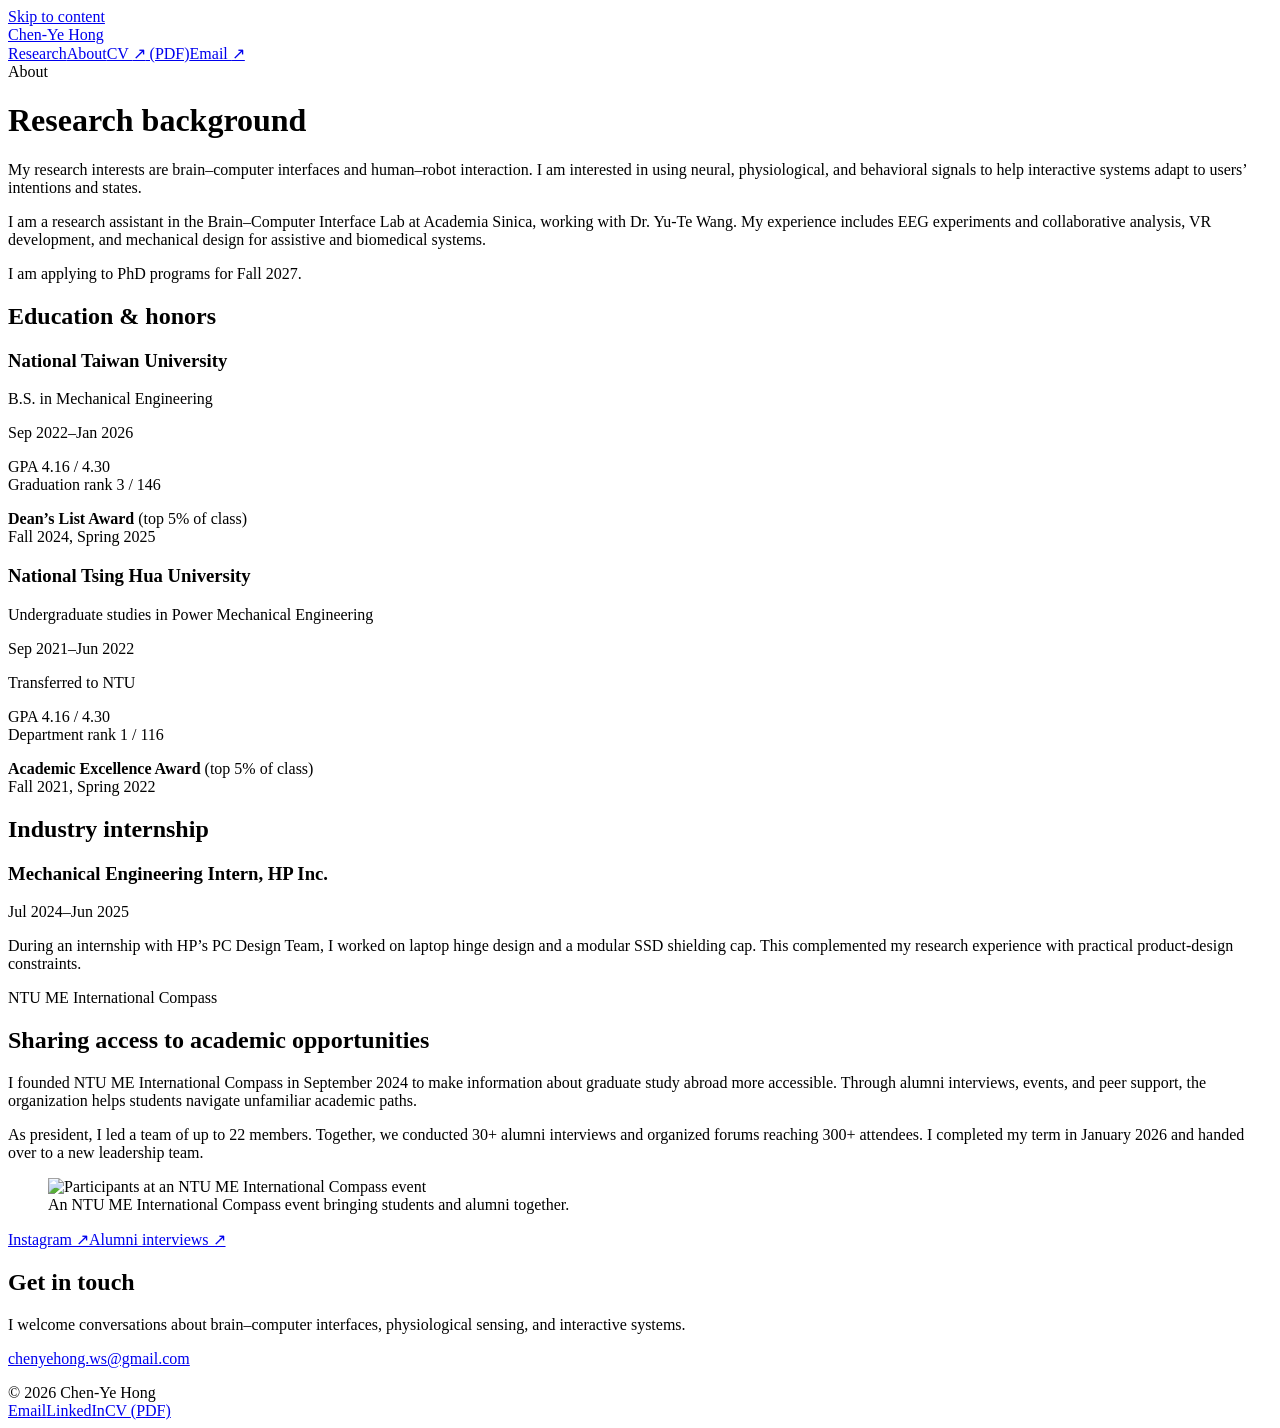
==== about/index.html @ 89250b60 "Add about page This file contains the structure and content for the About page, detailing research b" ====
<!doctype html>
<html lang="en">
<head>
  <meta charset="utf-8">
  <meta name="viewport" content="width=device-width, initial-scale=1">
  <title>About — Chen-Ye Hong</title>
  <meta name="description" content="Chen-Ye Hong: research background, education, and community work with NTU ME International Compass.">
  <meta property="og:type" content="website">
  <meta property="og:title" content="About — Chen-Ye Hong">
  <meta property="og:description" content="Chen-Ye Hong: research background, education, and community work with NTU ME International Compass.">
  <meta name="theme-color" content="#faf9f7">
  <link rel="icon" type="image/svg+xml" href="../assets/favicon.svg">
  <link rel="stylesheet" href="../assets/site.css?v=20261024-layout">
</head>
<body>
<a class="skip" href="#main">Skip to content</a>
<div class="wrap">
  <header class="site-header">
    <a class="brand" href="../" aria-label="Chen-Ye Hong, home">Chen-Ye Hong</a>
    <nav class="nav" aria-label="Main navigation"><a href="../research/">Research</a><a href="../about/" aria-current="page">About</a><a href="../files/cv.pdf">CV <span aria-hidden="true">↗</span><span class="sr-only"> (PDF)</span></a><a class="nav-email" href="mailto:chenyehong.ws@gmail.com">Email <span aria-hidden="true">↗</span></a></nav>
  </header>
  <main id="main"><header class="page-heading about-heading"><div class="eyebrow">About</div><h1>Research background</h1><p class="dek">My research interests are brain–computer interfaces and human–robot interaction. I am interested in using neural, physiological, and behavioral signals to help interactive systems adapt to users’ intentions and states.</p><p>I am a research assistant in the Brain–Computer Interface Lab at Academia Sinica, working with Dr. Yu-Te Wang. My experience includes EEG experiments and collaborative analysis, VR development, and mechanical design for assistive and biomedical systems.</p><p>I am applying to PhD programs for Fall 2027.</p></header><div class="about-layout"><div class="about-main">
<section aria-labelledby="education"><h2 id="education">Education &amp; honors</h2><div class="education-grid"><div class="education"><h3>National Taiwan University</h3><p>B.S. in Mechanical Engineering</p><time>Sep 2022–Jan 2026</time><p>GPA 4.16 / 4.30<br>Graduation rank 3 / 146</p><p class="education-award"><strong>Dean’s List Award</strong> (top 5% of class)<br>Fall 2024, Spring 2025</p></div><div class="education"><h3>National Tsing Hua University</h3><p>Undergraduate studies in Power Mechanical Engineering</p><time>Sep 2021–Jun 2022</time><p>Transferred to NTU</p><p>GPA 4.16 / 4.30<br>Department rank 1 / 116</p><p class="education-award"><strong>Academic Excellence Award</strong> (top 5% of class)<br>Fall 2021, Spring 2022</p></div></div></section>
<section aria-labelledby="engineering"><h2 id="engineering">Industry internship</h2><h3>Mechanical Engineering Intern, HP Inc.</h3><p class="internship-dates">Jul 2024–Jun 2025</p><p>During an internship with HP’s PC Design Team, I worked on laptop hinge design and a modular SSD shielding cap. This complemented my research experience with practical product-design constraints.</p></section>
<section id="community" aria-labelledby="community-heading"><div class="eyebrow">NTU ME International Compass</div><h2 id="community-heading">Sharing access to academic opportunities</h2><p>I founded NTU ME International Compass in September 2024 to make information about graduate study abroad more accessible. Through alumni interviews, events, and peer support, the organization helps students navigate unfamiliar academic paths.</p><p>As president, I led a team of up to 22 members. Together, we conducted 30+ alumni interviews and organized forums reaching 300+ attendees. I completed my term in January 2026 and handed over to a new leadership team.</p><figure class="about-image"><img src="../photo/community_1.jpg" alt="Participants at an NTU ME International Compass event" width="1400" height="1050" loading="lazy"><figcaption>An NTU ME International Compass event bringing students and alumni together.</figcaption></figure><div class="inline-links"><a href="https://www.instagram.com/ntume_ic">Instagram ↗</a><a href="https://medium.com/@ntumeinternationalcompass">Alumni interviews ↗</a></div></section>
<section id="contact" aria-labelledby="contact-heading"><h2 id="contact-heading">Get in touch</h2><p>I welcome conversations about brain–computer interfaces, physiological sensing, and interactive systems.</p><p class="contact-line"><a href="mailto:chenyehong.ws@gmail.com">chenyehong.ws@gmail.com</a></p></section></div></div></main>
  <footer class="site-footer"><span>© 2026 Chen-Ye Hong</span><div class="footer-links"><a href="mailto:chenyehong.ws@gmail.com">Email</a><a href="https://www.linkedin.com/in/chen-ye-hong">LinkedIn</a><a href="../files/cv.pdf">CV (PDF)</a></div></footer>
</div>
<script src="../assets/interactions.js" defer></script>

</body>
</html>
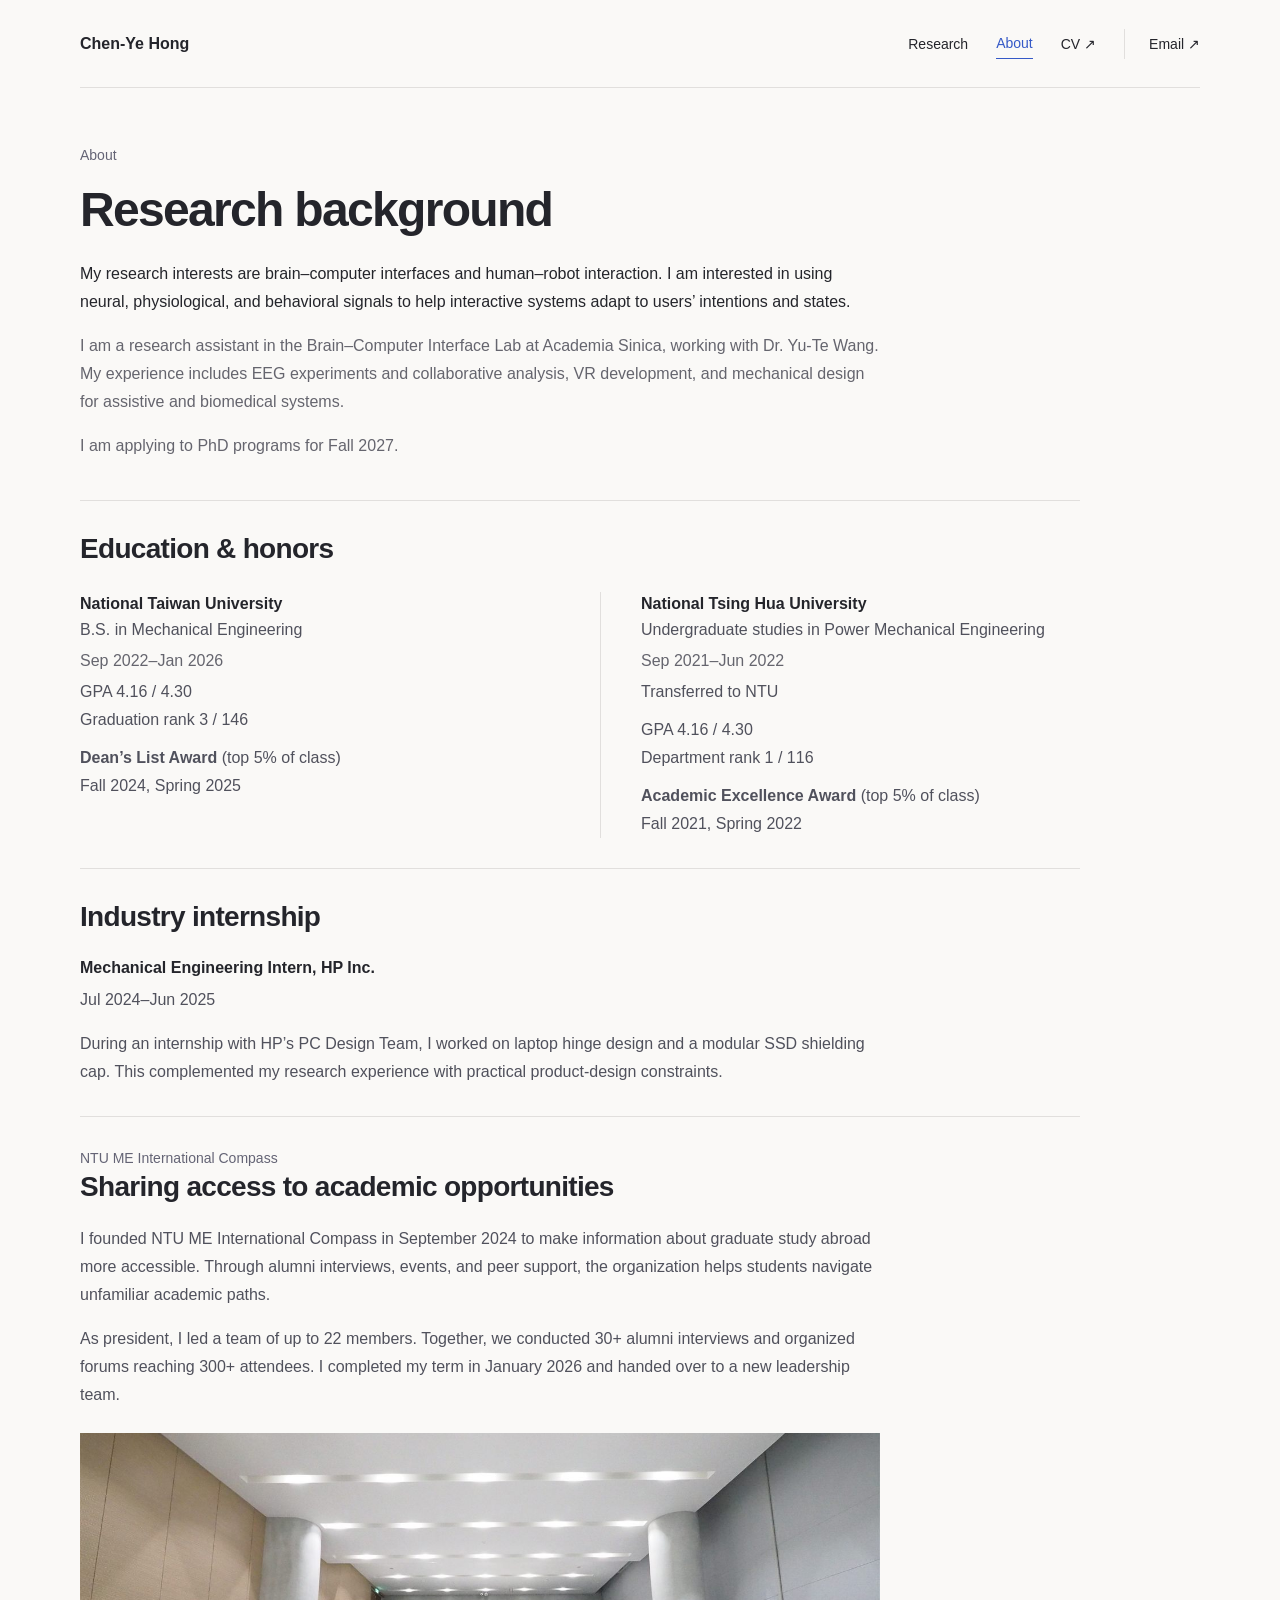
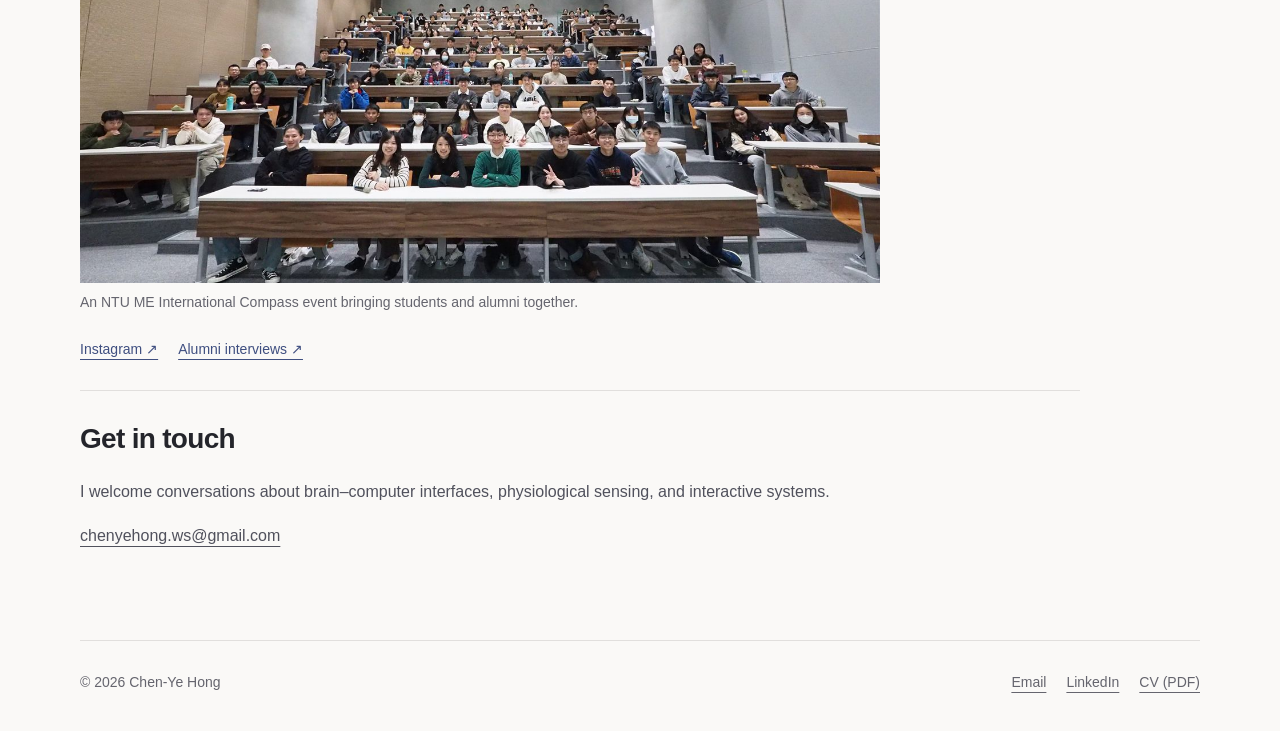
==== commit cce62a2e: "Keep CV and social links in a separate tab" ====
--- a/about/index.html
+++ b/about/index.html
@@ -10,23 +10,23 @@
   <meta property="og:description" content="Chen-Ye Hong: research background, education, and community work with NTU ME International Compass.">
   <meta name="theme-color" content="#faf9f7">
   <link rel="icon" type="image/svg+xml" href="../assets/favicon.svg">
-  <link rel="stylesheet" href="../assets/site.css?v=20261024-layout">
+  <link rel="stylesheet" href="../assets/site.css?v=20261024-navigation">
 </head>
 <body>
 <a class="skip" href="#main">Skip to content</a>
 <div class="wrap">
   <header class="site-header">
     <a class="brand" href="../" aria-label="Chen-Ye Hong, home">Chen-Ye Hong</a>
-    <nav class="nav" aria-label="Main navigation"><a href="../research/">Research</a><a href="../about/" aria-current="page">About</a><a href="../files/cv.pdf">CV <span aria-hidden="true">↗</span><span class="sr-only"> (PDF)</span></a><a class="nav-email" href="mailto:chenyehong.ws@gmail.com">Email <span aria-hidden="true">↗</span></a></nav>
+    <nav class="nav" aria-label="Main navigation"><a href="../research/">Research</a><a href="../about/" aria-current="page">About</a><a href="../files/cv.pdf" target="_blank" rel="noopener noreferrer" title="Opens in a new tab">CV <span aria-hidden="true">↗</span><span class="sr-only"> (PDF)</span></a><a class="nav-email" href="mailto:chenyehong.ws@gmail.com">Email <span aria-hidden="true">↗</span></a></nav>
   </header>
   <main id="main"><header class="page-heading about-heading"><div class="eyebrow">About</div><h1>Research background</h1><p class="dek">My research interests are brain–computer interfaces and human–robot interaction. I am interested in using neural, physiological, and behavioral signals to help interactive systems adapt to users’ intentions and states.</p><p>I am a research assistant in the Brain–Computer Interface Lab at Academia Sinica, working with Dr. Yu-Te Wang. My experience includes EEG experiments and collaborative analysis, VR development, and mechanical design for assistive and biomedical systems.</p><p>I am applying to PhD programs for Fall 2027.</p></header><div class="about-layout"><div class="about-main">
 <section aria-labelledby="education"><h2 id="education">Education &amp; honors</h2><div class="education-grid"><div class="education"><h3>National Taiwan University</h3><p>B.S. in Mechanical Engineering</p><time>Sep 2022–Jan 2026</time><p>GPA 4.16 / 4.30<br>Graduation rank 3 / 146</p><p class="education-award"><strong>Dean’s List Award</strong> (top 5% of class)<br>Fall 2024, Spring 2025</p></div><div class="education"><h3>National Tsing Hua University</h3><p>Undergraduate studies in Power Mechanical Engineering</p><time>Sep 2021–Jun 2022</time><p>Transferred to NTU</p><p>GPA 4.16 / 4.30<br>Department rank 1 / 116</p><p class="education-award"><strong>Academic Excellence Award</strong> (top 5% of class)<br>Fall 2021, Spring 2022</p></div></div></section>
 <section aria-labelledby="engineering"><h2 id="engineering">Industry internship</h2><h3>Mechanical Engineering Intern, HP Inc.</h3><p class="internship-dates">Jul 2024–Jun 2025</p><p>During an internship with HP’s PC Design Team, I worked on laptop hinge design and a modular SSD shielding cap. This complemented my research experience with practical product-design constraints.</p></section>
-<section id="community" aria-labelledby="community-heading"><div class="eyebrow">NTU ME International Compass</div><h2 id="community-heading">Sharing access to academic opportunities</h2><p>I founded NTU ME International Compass in September 2024 to make information about graduate study abroad more accessible. Through alumni interviews, events, and peer support, the organization helps students navigate unfamiliar academic paths.</p><p>As president, I led a team of up to 22 members. Together, we conducted 30+ alumni interviews and organized forums reaching 300+ attendees. I completed my term in January 2026 and handed over to a new leadership team.</p><figure class="about-image"><img src="../photo/community_1.jpg" alt="Participants at an NTU ME International Compass event" width="1400" height="1050" loading="lazy"><figcaption>An NTU ME International Compass event bringing students and alumni together.</figcaption></figure><div class="inline-links"><a href="https://www.instagram.com/ntume_ic">Instagram ↗</a><a href="https://medium.com/@ntumeinternationalcompass">Alumni interviews ↗</a></div></section>
+<section id="community" aria-labelledby="community-heading"><div class="eyebrow">NTU ME International Compass</div><h2 id="community-heading">Sharing access to academic opportunities</h2><p>I founded NTU ME International Compass in September 2024 to make information about graduate study abroad more accessible. Through alumni interviews, events, and peer support, the organization helps students navigate unfamiliar academic paths.</p><p>As president, I led a team of up to 22 members. Together, we conducted 30+ alumni interviews and organized forums reaching 300+ attendees. I completed my term in January 2026 and handed over to a new leadership team.</p><figure class="about-image"><img src="../photo/community_1.jpg" alt="Participants at an NTU ME International Compass event" width="1400" height="1050" loading="lazy"><figcaption>An NTU ME International Compass event bringing students and alumni together.</figcaption></figure><div class="inline-links"><a href="https://www.instagram.com/ntume_ic" target="_blank" rel="noopener noreferrer" title="Opens in a new tab">Instagram ↗</a><a href="https://medium.com/@ntumeinternationalcompass" target="_blank" rel="noopener noreferrer" title="Opens in a new tab">Alumni interviews ↗</a></div></section>
 <section id="contact" aria-labelledby="contact-heading"><h2 id="contact-heading">Get in touch</h2><p>I welcome conversations about brain–computer interfaces, physiological sensing, and interactive systems.</p><p class="contact-line"><a href="mailto:chenyehong.ws@gmail.com">chenyehong.ws@gmail.com</a></p></section></div></div></main>
-  <footer class="site-footer"><span>© 2026 Chen-Ye Hong</span><div class="footer-links"><a href="mailto:chenyehong.ws@gmail.com">Email</a><a href="https://www.linkedin.com/in/chen-ye-hong">LinkedIn</a><a href="../files/cv.pdf">CV (PDF)</a></div></footer>
+  <footer class="site-footer"><span>© 2026 Chen-Ye Hong</span><div class="footer-links"><a href="mailto:chenyehong.ws@gmail.com">Email</a><a href="https://www.linkedin.com/in/chen-ye-hong" target="_blank" rel="noopener noreferrer" title="Opens in a new tab">LinkedIn</a><a href="../files/cv.pdf" target="_blank" rel="noopener noreferrer" title="Opens in a new tab">CV (PDF)</a></div></footer>
 </div>
-<script src="../assets/interactions.js" defer></script>
+<script src="../assets/interactions.js?v=20261024-navigation" defer></script>
 
 </body>
 </html>
--- a/assets/site.css
+++ b/assets/site.css
@@ -0,0 +1,153 @@
+@charset "UTF-8";
+:root{--paper:#faf9f7;--ink:#24252b;--muted:#65656e;--accent:#3559c7;--line:#e1dfdd;--soft:#eeeff5;--serif:Georgia,'Times New Roman',serif;--sans:Inter,-apple-system,BlinkMacSystemFont,'Segoe UI',sans-serif}
+*{box-sizing:border-box}html{scroll-behavior:smooth;scroll-padding-top:28px}body{margin:0;background:var(--paper);color:var(--ink);font:16px/1.7 var(--sans);-webkit-font-smoothing:antialiased}a{color:inherit;text-underline-offset:5px;text-decoration-thickness:1px}a:hover{color:var(--accent)}button{font:inherit}img{display:block;max-width:100%;height:auto}svg{max-width:100%}::selection{background:#dce2ff}a:focus-visible,button:focus-visible,summary:focus-visible{outline:3px solid #3559c7;outline-offset:5px}p,h1,h2,h3,figure{margin:0}p+p{margin-top:1em}h1,h2,h3{font-weight:400}h1,h2{font-family:var(--serif)}h3{font-size:22px;line-height:1.35}ul{padding-left:1.2em}li+li{margin-top:.5em}.wrap{width:min(1120px,calc(100% - 96px));margin-inline:auto}.skip{position:absolute;top:-100px;left:20px;background:var(--ink);color:white;padding:12px;z-index:10}.skip:focus{top:10px}.site-header{display:flex;align-items:center;justify-content:space-between;gap:25px;padding:28px 0;border-bottom:1px solid var(--line)}.brand{display:flex;align-items:center;gap:12px;text-decoration:none;font-size:15px;font-weight:600;letter-spacing:.01em}.brand-mark{font-family:var(--serif);font-size:24px;font-weight:400;border-right:1px solid var(--line);padding-right:13px;line-height:1}.nav{display:flex;gap:28px;align-items:center;font-size:13px}.nav a{text-decoration:none;padding:4px 0}.nav a[aria-current=page]{border-bottom:1px solid var(--ink)}.nav .nav-email{border-left:1px solid var(--line);padding-left:24px}.eyebrow{font-size:11px;font-weight:600;letter-spacing:.14em;text-transform:uppercase;color:var(--muted)}.hero{padding:76px 0 66px;display:grid;grid-template-columns:1fr 190px;column-gap:95px;align-items:center}.hero h1{font-size:clamp(54px,6.7vw,86px);line-height:1.08;letter-spacing:-.055em;margin:16px 0 25px}.hero .intro{font-size:18px;line-height:1.65;max-width:700px}.hero .interests{margin-top:18px;font-size:16px;color:var(--muted);max-width:680px}.hero-photo{border-radius:2px;overflow:hidden;align-self:center}.hero-photo img{width:190px;aspect-ratio:4/5;object-fit:cover}.hero-photo figcaption{font-size:11px;letter-spacing:.03em;margin-top:11px;color:var(--muted)}.links{display:flex;gap:24px;flex-wrap:wrap;margin-top:25px;font-size:13px;font-weight:500}.links a{display:inline-block}.section{padding:55px 0;border-top:1px solid var(--line)}.section-head{display:flex;justify-content:space-between;gap:25px;align-items:baseline;margin-bottom:36px}.section-head h2{font-size:37px;line-height:1.2;letter-spacing:-.025em}.section-head>a{font-size:13px}.section-intro{color:var(--muted);max-width:610px;margin-top:15px}.project-row{display:grid;grid-template-columns:44% 1fr;gap:50px;align-items:center;padding:0 0 42px;margin-bottom:42px;border-bottom:1px solid var(--line)}.project-row:last-child{border-bottom:0;padding-bottom:0;margin-bottom:0}.project-visual{position:relative;display:block;text-decoration:none;background:#f0f0f5;overflow:hidden;aspect-ratio:1.55;border:1px solid #e1e1e8}.project-visual img{width:100%;height:100%;object-fit:contain}.project-visual.rehab{background:#eff0f5;display:flex;align-items:center;justify-content:center}.project-visual.rehab img{height:82%;width:auto;mix-blend-mode:multiply;position:relative;margin-left:-32%}.visual-note{position:absolute;right:7%;top:20%;width:30%;font-size:12px;line-height:1.5;color:#535b73}.visual-note strong{font:22px/1.2 var(--serif);display:block;margin-bottom:14px}.visual-label{position:absolute;bottom:15px;left:18px;font-size:9px;letter-spacing:.1em;text-transform:uppercase;color:var(--muted)}.project-index{font-size:11px;letter-spacing:.09em;text-transform:uppercase;color:var(--muted);margin-bottom:10px}.project-copy h3{font-family:var(--serif);font-size:30px;line-height:1.2;letter-spacing:-.02em;margin-bottom:15px}.project-copy h3 a{text-decoration:none}.project-copy>p{font-size:15px;color:var(--muted)}.project-role{margin-top:16px!important;font-size:12px!important;color:var(--ink)!important}.project-role strong{font-weight:600}.text-link{display:inline-block;font-size:13px;margin-top:20px}.independent{display:grid;grid-template-columns:200px 1fr;gap:38px;background:var(--ink);color:#f6f7fc;padding:40px;margin-top:44px}.independent .eyebrow{color:#c2c8e5}.independent h3{font-family:var(--serif);font-size:29px;margin-bottom:12px}.independent p{font-size:14px;color:#d2d5e3;max-width:640px}.independent a:hover{color:#d2dbff}.independent .links{margin-top:20px}.project-status{display:block;margin-top:16px;font-size:11px;color:#c6cbe0}.pub-list{list-style:none;padding:0;margin:0}.pub{display:grid;grid-template-columns:165px 1fr;gap:34px;padding:25px 0;border-bottom:1px solid var(--line);margin:0}.pub:first-child{padding-top:0}.pub:last-child{border:0;padding-bottom:0}.pub-type{font-size:11px;color:var(--muted);line-height:1.6}.pub-type span{display:block;color:var(--ink);font-size:12px;margin-top:4px}.pub h3{font:21px/1.4 var(--serif);margin-bottom:9px}.pub p{font-size:12px;color:var(--muted)}.pub .pub-link{font-size:12px;display:inline-block;margin-top:8px}.community-teaser{display:grid;grid-template-columns:1fr 280px;gap:65px;align-items:center}.community-teaser h2{font-size:36px;line-height:1.2;margin:10px 0 18px}.community-teaser p{font-size:15px;max-width:650px;color:var(--muted)}.community-teaser img{aspect-ratio:4/3;object-fit:cover}.site-footer{display:flex;justify-content:space-between;gap:30px;border-top:1px solid var(--line);padding:30px 0 38px;color:var(--muted);font-size:11px}.footer-links{display:flex;gap:20px}.page-heading{padding:65px 0 48px;max-width:800px}.page-heading h1{font-size:clamp(44px,5.5vw,64px);line-height:1.12;letter-spacing:-.04em;margin:15px 0 22px}.page-heading .dek{font-size:19px;line-height:1.6;color:var(--muted)}.breadcrumbs{font-size:12px;color:var(--muted);margin-bottom:32px}.project-meta{display:flex;gap:28px;flex-wrap:wrap;margin-top:28px;font-size:12px;color:var(--muted)}.project-meta strong{display:block;font-weight:500;color:var(--ink)}.case-layout{display:grid;grid-template-columns:210px minmax(0,1fr);gap:70px;align-items:start;padding-bottom:65px}.case-nav{position:sticky;top:30px;font-size:12px;border-top:1px solid var(--line);padding-top:18px}.case-nav a{display:block;text-decoration:none;padding:6px 0;color:var(--muted)}.case-nav a:hover{color:var(--ink);text-decoration:underline}.case-content{min-width:0;max-width:760px}.case-content section{padding:32px 0;border-top:1px solid var(--line)}.case-content h2{font-size:30px;line-height:1.25;margin-bottom:18px;letter-spacing:-.02em}.case-content h3{font-size:16px;font-weight:600;margin:24px 0 10px}.case-content p,.case-content li{font-size:15px;color:#50515c}.case-content figure{margin:26px 0}.case-content figcaption{font-size:11px;line-height:1.65;color:var(--muted);margin-top:11px;max-width:650px}.case-content .project-visual{aspect-ratio:1.8}.case-content .project-visual.rehab img{height:85%}.case-content .visual-note{font-size:14px}.case-content .visual-note strong{font-size:28px}.contribution-grid{display:grid;grid-template-columns:1fr 1fr;gap:28px}.contribution-grid h3{margin-top:0}.contribution-grid ul{margin-bottom:0}.method-steps{list-style:none;counter-reset:steps;padding:0;margin:24px 0}.method-steps li{counter-increment:steps;display:grid;grid-template-columns:30px 1fr;gap:12px;padding:14px 0;border-bottom:1px solid var(--line)}.method-steps li:before{content:'0' counter(steps);font-size:11px;color:var(--accent);padding-top:3px}.video-link{display:flex;align-items:center;gap:18px;padding:22px 25px;background:var(--soft);text-decoration:none;margin-top:24px}.video-link .play{display:grid;place-items:center;width:42px;height:42px;border:1px solid #b0b7d0;border-radius:50%;flex-shrink:0;font-size:13px}.video-link strong{font-size:14px;font-weight:500;display:block}.video-link small{font-size:11px;color:var(--muted)}.related{border-top:1px solid var(--line);padding:30px 0 50px;display:flex;justify-content:space-between;gap:25px;font-size:14px}.research-list .project-row{grid-template-columns:38% 1fr}.other-project{display:grid;grid-template-columns:165px 1fr;gap:34px;padding:28px 0;border-bottom:1px solid var(--line)}.other-project:last-child{border:0}.other-project .eyebrow{font-size:10px}.other-project h3{font:26px/1.3 var(--serif);margin-bottom:12px}.other-project p{font-size:14px;color:var(--muted);max-width:710px}.other-project .small-meta{font-size:12px;color:var(--ink);margin-top:12px}.about-layout{display:grid;grid-template-columns:minmax(0,1fr) 245px;gap:85px;padding-bottom:60px}.about-main section{padding:30px 0;border-top:1px solid var(--line)}.about-main h2{font-size:31px;margin-bottom:18px}.about-main p{font-size:15px;color:#50515c}.education{margin-top:25px}.education h3{font-size:16px;font-weight:500}.education p{font-size:13px}.education time{font-size:11px;color:var(--muted)}.about-aside{font-size:12px;color:var(--muted)}.about-aside img{margin-bottom:24px}.about-aside h2{font:12px var(--sans);font-weight:600;color:var(--ink);margin:25px 0 10px}.about-aside a{display:inline-block;margin-bottom:8px}.about-image{margin:24px 0}.about-image img{width:100%;aspect-ratio:16/9;object-fit:cover}.about-image figcaption{font-size:11px;color:var(--muted);margin-top:8px}.inline-links{display:flex;gap:20px;flex-wrap:wrap;font-size:12px;margin-top:18px}.contact-line{overflow-wrap:anywhere}.status-line{font-size:13px;color:var(--muted);margin-top:12px}.not-found{padding:90px 0;max-width:650px}.not-found h1{font-size:52px;line-height:1.2;margin:15px 0 25px}
+@media(min-width:1400px){.hero{padding-top:88px;padding-bottom:78px}}
+@media(max-width:900px){.wrap{width:calc(100% - 56px)}.hero{gap:40px;grid-template-columns:1fr 160px}.hero-photo img{width:160px}.project-row{gap:30px;grid-template-columns:42% 1fr}.project-copy h3{font-size:26px}.case-layout{grid-template-columns:155px minmax(0,1fr);gap:35px}.independent{grid-template-columns:145px 1fr;padding:30px;gap:25px}.community-teaser{gap:35px;grid-template-columns:1fr 230px}.about-layout{gap:40px;grid-template-columns:1fr 200px}.nav{gap:20px}.pub{grid-template-columns:135px 1fr;gap:25px}}
+@media(max-width:640px){.wrap{width:calc(100% - 40px)}.site-header{padding:20px 0;flex-wrap:wrap;gap:17px}.brand{font-size:14px}.nav{width:100%;gap:24px;font-size:12px}.nav .nav-email{margin-left:auto;padding-left:18px}.hero{padding:42px 0 40px;display:grid;grid-template-columns:1fr 85px;gap:0 15px;align-items:start}.hero-copy{display:contents}.hero .eyebrow{grid-column:1;font-size:9px;align-self:end}.hero h1{grid-column:1;font-size:49px;margin:14px 0 22px;line-height:1.04}.hero .intro,.hero .interests,.hero .links{grid-column:1/-1}.hero .intro{font-size:16px}.hero .interests{font-size:14px;margin-top:15px}.hero .links{margin-top:22px}.hero-photo{grid-column:2;grid-row:1/3;align-self:center;margin-top:-8px}.hero-photo img{width:85px;aspect-ratio:4/5}.hero-photo figcaption{display:none}.section{padding:36px 0}.section-head{margin-bottom:28px;gap:15px;align-items:center}.section-head h2{font-size:30px}.section-head>a{font-size:11px;white-space:nowrap}.project-row,.research-list .project-row{grid-template-columns:1fr;gap:22px;padding-bottom:30px;margin-bottom:30px}.project-visual{aspect-ratio:1.65}.project-copy h3{font-size:28px;margin-bottom:12px}.project-copy>p{font-size:14px}.project-role{margin-top:12px!important}.project-index{font-size:10px;margin-bottom:8px}.text-link{margin-top:15px}.independent{grid-template-columns:1fr;gap:17px;padding:26px 23px;margin-top:32px}.independent h3{font-size:27px}.independent .project-status{margin-top:7px}.pub{grid-template-columns:1fr;gap:10px;padding:22px 0}.pub-type{display:flex;gap:10px;align-items:baseline}.pub-type span{margin:0}.pub h3{font-size:20px}.community-teaser{grid-template-columns:1fr;gap:25px}.community-teaser h2{font-size:30px}.community-teaser img{width:100%;aspect-ratio:16/9}.site-footer{flex-direction:column;gap:14px;padding:25px 0}.footer-links{gap:25px}.page-heading{padding:40px 0 30px}.page-heading h1{font-size:41px;margin:13px 0 20px}.page-heading .dek{font-size:17px}.breadcrumbs{font-size:11px;margin-bottom:25px}.project-meta{gap:16px 25px;font-size:11px}.case-layout{grid-template-columns:1fr;gap:0;padding-bottom:30px}.case-nav{position:static;display:flex;flex-wrap:wrap;gap:5px 20px;padding:12px 0 18px;border-top:1px solid var(--line);font-size:11px}.case-content section{padding:27px 0}.case-content h2{font-size:27px}.case-content p,.case-content li{font-size:14px}.case-content .project-visual{aspect-ratio:1.5}.case-content .visual-note{font-size:11px}.case-content .visual-note strong{font-size:22px}.contribution-grid{grid-template-columns:1fr;gap:25px}.related{font-size:12px;padding-bottom:35px;flex-wrap:wrap}.other-project{grid-template-columns:1fr;gap:10px;padding:24px 0}.other-project h3{font-size:24px}.about-layout{display:flex;flex-direction:column;gap:20px;padding-bottom:35px}.about-aside{display:grid;grid-template-columns:100px 1fr;gap:0 25px;border-top:1px solid var(--line);padding-top:25px}.about-aside img{grid-row:1/4;width:100px;margin:0}.about-aside h2{margin-top:0}.about-aside .aside-links{grid-column:2}.about-main section{padding:25px 0}.about-main h2{font-size:28px}.links{gap:20px}.visual-note{font-size:11px}.visual-label{font-size:8px}.not-found{padding:60px 0}}
+@media(prefers-reduced-motion:reduce){html{scroll-behavior:auto}}
+@media print{body{background:white;color:black}.wrap{width:100%}.site-header,.site-footer,.case-nav,.skip,.video-link{display:none}.hero,.section,.page-heading{padding:20px 0}.project-row,figure,.pub{break-inside:avoid}.case-layout{display:block}.case-content{max-width:none}a{color:black}.independent{background:white;color:black;border:1px solid #aaa}.independent p,.independent .eyebrow{color:black}}
+
+.sr-only{position:absolute;width:1px;height:1px;padding:0;margin:-1px;overflow:hidden;clip:rect(0,0,0,0);white-space:nowrap;border:0}
+
+.footer-links{flex-wrap:wrap}
+
+/* Visual direction 02 — warm neutrals, graphite, and blue. */
+html{scroll-padding-top:120px}.site-header{position:sticky;top:0;z-index:30;background:rgba(250,249,247,.94);backdrop-filter:blur(16px);transition:box-shadow .2s ease,padding .2s ease}.has-scrolled .site-header{box-shadow:0 8px 18px -18px #25263d}.nav a{position:relative;transition:color .18s ease}.nav a:hover{color:var(--accent)}.nav a[aria-current=page]{border-color:var(--accent);color:var(--accent)}.brand-mark{color:var(--accent)}.eyebrow{color:#646475}.hero .eyebrow:before,.page-heading>.eyebrow:before{content:'';display:inline-block;width:6px;height:6px;border-radius:50%;margin-right:10px;background:var(--accent);vertical-align:2px}.hero h1{color:#272735}.hero .links>a:first-child{color:var(--accent)}.project-copy h3 a{transition:color .18s ease}.project-index{color:#686b80}.project-role strong{color:#3d4564}.text-link,.inline-links a,.pub-link{color:#3f4f80}.links a,.text-link{transition:color .18s ease,transform .18s ease}.project-visual{border:0;border-radius:3px}.project-visual.rehab img{filter:grayscale(1);mix-blend-mode:multiply}.project-visual .visual-note{color:#555f7e}.project-visual img{transition:transform .4s cubic-bezier(.2,.65,.3,1)}.project-visual.video-still img{object-fit:cover}.project-visual.video-still .visual-label{color:white;bottom:0;left:0;right:0;padding:24px 18px 14px;background:linear-gradient(transparent,rgba(20,23,38,.75))}.independent{border-radius:4px;background:linear-gradient(120deg,#262834,#242736 60%,#30364f);grid-template-columns:230px 1fr;align-items:center}.independent-media{display:block;position:relative;overflow:hidden;aspect-ratio:16/10;border-radius:3px}.independent-media img{width:100%;height:100%;object-fit:cover;transition:transform .4s ease}.independent-media .media-play{position:absolute;left:12px;bottom:12px;border-radius:50%;width:32px;height:32px;display:grid;place-items:center;color:white;background:rgba(27,30,48,.8);font-size:11px}.independent .eyebrow{margin-bottom:12px}.independent .project-status{margin-top:10px}.case-nav{top:116px;padding-left:16px;border-left:1px solid var(--line);border-top:0}.case-nav a{position:relative;transition:color .2s ease}.case-nav a[aria-current=location]{color:var(--accent);font-weight:600}.case-nav a[aria-current=location]:before{content:'';position:absolute;left:-18px;top:8px;bottom:8px;width:3px;border-radius:2px;background:var(--accent)}.reading-progress{position:fixed;z-index:80;left:0;top:0;width:100%;height:2px;background:var(--accent);transform:scaleX(0);transform-origin:left;pointer-events:none}.back-to-top{position:fixed;right:25px;bottom:24px;z-index:40;width:42px;height:42px;display:grid;place-items:center;border:1px solid #d7dae6;border-radius:50%;color:var(--accent);background:rgba(250,249,247,.95);box-shadow:0 3px 14px #2022360c;cursor:pointer}.back-to-top[hidden]{display:none}.demo-block{margin-top:25px}.demo-player{display:block;position:relative;width:100%;aspect-ratio:16/9;border:0;border-radius:4px;overflow:hidden;background:#222631;color:white;padding:0;cursor:pointer}.demo-player img{width:100%;height:100%;object-fit:cover;transition:transform .4s ease,filter .4s ease;filter:brightness(.82)}.demo-play-icon{position:absolute;left:50%;top:50%;transform:translate(-50%,-50%);display:grid;place-items:center;width:64px;height:64px;border:1px solid #ffffff90;border-radius:50%;background:#ffffff24;backdrop-filter:blur(8px);font-size:20px;padding-left:4px;transition:background .2s ease,scale .2s ease}.demo-caption{position:absolute;left:0;right:0;bottom:0;padding:35px 20px 15px;text-align:left;font-size:12px;letter-spacing:.03em;background:linear-gradient(transparent,#161925c0)}.demo-fallback{display:inline-block;margin-top:10px;font-size:11px;color:var(--muted)}iframe.demo-player{cursor:auto}.entered-view{animation:enter-view .36s cubic-bezier(.2,.65,.3,1) both}@keyframes enter-view{from{opacity:.55;transform:translateY(9px)}to{opacity:1;transform:translateY(0)}}
+@media(hover:hover){.project-row:hover .project-copy h3 a{color:var(--accent)}.project-visual:hover img,.independent-media:hover img{transform:scale(1.025)}.text-link:hover,.links a:hover{transform:translateX(3px)}.demo-player:hover img{transform:scale(1.02);filter:brightness(.95)}.demo-player:hover .demo-play-icon{background:#3559c7b0;scale:1.05}.back-to-top:hover{background:#edf0fb}}
+@media(max-width:900px){.independent{grid-template-columns:180px 1fr}}
+@media(max-width:640px){html{scroll-padding-top:130px}.site-header{padding:16px 0;gap:13px}.case-nav{position:static;padding:12px 0 18px;border-left:0;border-top:1px solid var(--line)}.case-nav a[aria-current=location]:before{left:0;right:0;top:auto;bottom:0;height:1px;width:auto}.independent{grid-template-columns:1fr}.independent-media{aspect-ratio:16/9}.back-to-top{right:13px;bottom:13px;width:38px;height:38px}.demo-play-icon{width:52px;height:52px;font-size:16px}.hero .eyebrow:before{vertical-align:1px}}
+@media(prefers-reduced-motion:reduce){html{scroll-behavior:auto}*,*:before,*:after{animation:none!important;transition:none!important}.entered-view{opacity:1;transform:none}}
+@media print{.reading-progress,.back-to-top{display:none}.site-header{position:static}.entered-view{animation:none}.independent{background:white;color:black}}
+
+/* Clarity pass: fewer labels and readable supporting information. */
+.brand{font-size:16px;letter-spacing:0}.project-role{font-size:14px!important;line-height:1.6}.pub-type{font-size:13px}.pub-type span{font-size:13px}.pub p{font-size:13px;line-height:1.6}.pub .pub-link{font-size:13px}.project-meta{display:block;font-size:14px;line-height:1.7;max-width:720px}.about-aside{font-size:14px;line-height:1.6}.about-aside .aside-links{margin-top:20px}.case-content figcaption,.about-image figcaption{font-size:13px}.demo-fallback{font-size:13px}.visual-note{font-size:14px;line-height:1.45}.visual-note strong{font-size:25px}.site-footer{font-size:13px}.other-project .small-meta{font-size:13px;color:var(--muted)}
+@media(max-width:640px){.project-role{font-size:14px!important}.project-meta{font-size:13px}.pub p{font-size:13px}.site-footer{font-size:12px}.visual-note{font-size:12px}.visual-note strong{font-size:22px}}
+
+/* Illustration retained for the independent robot-pet project. */
+.project-visual{aspect-ratio:3/2;background:#f3f0ea}
+.project-visual img,.project-visual.rehab img{width:100%;height:100%;margin:0;object-fit:cover;filter:none;mix-blend-mode:normal}
+.case-content .project-visual{aspect-ratio:3/2}
+.independent-media{aspect-ratio:3/2}
+
+/* Research summaries: title at left, question and contribution at right. */
+.project-row-text,.research-list .project-row-text{grid-template-columns:minmax(0, .9fr) minmax(0, 1.1fr);gap:64px;align-items:start;padding-bottom:34px;margin-bottom:34px}
+.project-row-text .project-copy h3{margin-bottom:0;max-width:420px}
+.project-summary>p{font-size:15px;line-height:1.7;color:var(--muted)}
+.project-row-text .project-index{font-size:12px;letter-spacing:.04em}
+@media(max-width:640px){.project-row-text,.research-list .project-row-text{grid-template-columns:1fr;gap:16px;padding-bottom:28px;margin-bottom:28px}.project-summary>p{font-size:14px}.project-row-text .project-copy h3{font-size:27px}}
+
+/* About uses a single body-text scale, with hierarchy carried by weight and spacing. */
+.about-layout{--about-body:15px}
+.about-main p,.education p,.education time,.about-aside{font-family:var(--sans);font-size:var(--about-body);line-height:1.75}
+.education h3{font-family:var(--sans);font-size:17px;line-height:1.45;font-weight:600}
+.education time{display:block;margin:.2rem 0;color:var(--muted)}
+.about-aside .aside-links{font-size:var(--about-body);line-height:1.75}
+.about-image figcaption{font-size:14px;line-height:1.65}
+/* Shared editorial rules: concise tags, structured metadata, spacious project feature. */
+.page-heading>.eyebrow:before{display:none}
+.keywords{display:flex;flex-wrap:wrap;gap:6px 16px;text-transform:none;letter-spacing:0;font-size:13px;line-height:1.6;font-weight:500}
+.other-project .keywords{flex-direction:column;gap:4px}
+.hero h1{margin-top:0}
+.hero .interests{font-size:17px;line-height:1.75}
+.pub-link+.pub-link{margin-left:20px}
+.independent{grid-template-columns:minmax(260px,.9fr) minmax(0,1.1fr);gap:44px;padding:44px}
+.independent h3{font-size:34px;line-height:1.2}
+.independent h3 a{text-decoration:none}
+.independent h3 a:hover{text-decoration:underline;text-underline-offset:5px}
+.independent p{font-size:15px;line-height:1.75}
+.case-heading{max-width:none}
+.case-heading h1{font-size:clamp(34px,4.2vw,52px);letter-spacing:-.035em}
+.case-heading .dek{max-width:800px}
+.case-heading .project-meta{display:grid;grid-template-columns:minmax(0,1.5fr) minmax(0,1fr) minmax(0,1fr);max-width:none;gap:24px;font-size:14px;padding-top:22px;border-top:1px solid var(--line)}
+.about-layout{display:block;max-width:800px}
+.education-award{margin-top:12px}
+.about-main h3{font:600 17px/1.45 var(--sans)}
+.internship-dates{color:var(--muted);margin:6px 0 16px}
+@media(max-width:900px){.independent{gap:28px;padding:30px;grid-template-columns:minmax(200px,.8fr) minmax(0,1.2fr)}.independent h3{font-size:29px}}
+@media(max-width:640px){.hero h1{grid-row:1;margin-top:0;font-size:43px}.hero-photo{grid-row:1;margin-top:0}.hero .intro{margin-top:12px}.hero .interests{font-size:15px}.independent{grid-template-columns:1fr;padding:26px;gap:24px}.case-heading h1{font-size:36px;overflow-wrap:break-word}.case-heading .project-meta{grid-template-columns:1fr;gap:10px}.other-project .keywords{flex-direction:row;gap:6px 16px}}
+@media(max-width:640px){.about-layout{--about-body:15px}.independent-media{aspect-ratio:3/2}}
+
+/* Typography: one family and five shared levels across every page. */
+:root{
+  --sans:'Avenir Next',Avenir,'Segoe UI',sans-serif;
+  --serif:var(--sans);
+  --type-title:48px;
+  --type-section:28px;
+  --type-project:22px;
+  --type-body:16px;
+  --type-detail:14px;
+}
+body{font-family:var(--sans);font-size:var(--type-body);line-height:1.75}
+h1,h2,h3{font-family:var(--sans);font-weight:600;text-wrap:pretty}
+.hero h1,.page-heading h1,.case-heading h1,.not-found h1{
+  font-size:var(--type-title);line-height:1.18;letter-spacing:-.035em;font-weight:600;
+}
+.hero h1{margin-bottom:24px}
+.section-head h2,.community-teaser h2,.case-content h2,.about-main h2{
+  font-size:var(--type-section);line-height:1.3;letter-spacing:-.025em;
+}
+.project-copy h3,.project-row-text .project-copy h3,.independent h3,.other-project h3,.pub h3{
+  font-family:var(--sans);font-size:var(--type-project);line-height:1.4;letter-spacing:-.015em;font-weight:600;
+}
+.hero .intro,.hero .interests,.page-heading .dek,.project-copy>p,.project-summary>p,
+.independent p,.community-teaser p,.case-content p,.case-content li,.other-project p,
+.about-main p,.education p,.education time,.pub p,.about-aside{
+  font-family:var(--sans);font-size:var(--type-body);line-height:1.75;
+}
+.project-role{font-size:var(--type-body)!important;line-height:1.75}
+.hero .interests{color:var(--ink);max-width:720px}
+.hero .intro{color:var(--muted)}
+.case-content h3,.education h3,.about-main h3,.brand,.video-link strong{
+  font-family:var(--sans);font-size:var(--type-body);line-height:1.5;font-weight:600;
+}
+.eyebrow,.project-index,.project-row-text .project-index,.keywords,.other-project .eyebrow,
+.nav,.section-head>a,.links,.text-link,.inline-links,.pub-type,.pub-type span,.pub .pub-link,
+.breadcrumbs,.project-meta,.case-heading .project-meta,.case-nav,.other-project .small-meta,
+.case-content figcaption,.about-image figcaption,.site-footer,.related,.demo-fallback,.video-link small{
+  font-family:var(--sans);font-size:var(--type-detail);line-height:1.6;letter-spacing:0;text-transform:none;
+}
+.eyebrow,.project-index,.keywords{font-weight:500}
+.pub p{margin-top:6px}
+.hero{padding-top:64px;padding-bottom:56px}
+.page-heading{padding-top:56px;padding-bottom:40px}
+.project-row-text .project-copy h3{max-width:none}
+.section-head{margin-bottom:32px}
+.project-row-text,.research-list .project-row-text{padding-bottom:32px;margin-bottom:32px}
+.case-content h2,.about-main h2{margin-bottom:20px}
+@media(max-width:640px){
+  :root{--type-title:34px}
+  .hero{padding-top:36px;padding-bottom:36px;grid-template-columns:minmax(0,1fr) 72px;gap:0 16px}
+  .hero h1{align-self:center;margin:0;letter-spacing:-.04em}
+  .hero-photo img{width:72px}
+  .hero .intro{margin-top:24px}
+  .hero .interests{margin-top:16px}
+  .page-heading{padding-top:36px;padding-bottom:32px}
+  .section-head{align-items:baseline;flex-wrap:wrap;gap:12px}
+  .nav{gap:20px}
+  .nav .nav-email{padding-left:16px}
+}
+
+/* Compact biography and consistent research entries. */
+.research-heading{max-width:none}
+.research-heading h1{font-size:clamp(34px,3.7vw,48px)}
+.research-heading .dek{max-width:800px}
+.about-heading{max-width:900px}
+.about-heading p{font-size:var(--type-body);line-height:1.75;color:var(--muted);max-width:800px}
+.about-heading .dek{color:var(--ink)}
+.about-layout{max-width:1000px}
+.about-main>section>p,.about-main .about-image{max-width:800px}
+.education-grid{display:grid;grid-template-columns:1fr 1fr;gap:40px}
+.education-grid .education{margin-top:4px}
+.education-grid .education+.education{padding-left:40px;border-left:1px solid var(--line)}
+.education-grid p+p{margin-top:10px}
+.project-copy .entry-meta{font-size:var(--type-detail);line-height:1.6;color:var(--muted);margin-top:12px}
+.entry-meta span{display:block}
+.other-project.project-row-text{grid-template-columns:minmax(0,.9fr) minmax(0,1.1fr);gap:64px;align-items:start;padding-top:0}
+.other-project .keywords{flex-direction:row;gap:6px 16px}
+@media(max-width:700px){
+  .education-grid{grid-template-columns:1fr;gap:28px}
+  .education-grid .education+.education{padding-left:0;padding-top:24px;border-left:0;border-top:1px solid var(--line)}
+}
+@media(max-width:640px){
+  .other-project.project-row-text{grid-template-columns:1fr;gap:16px}
+}
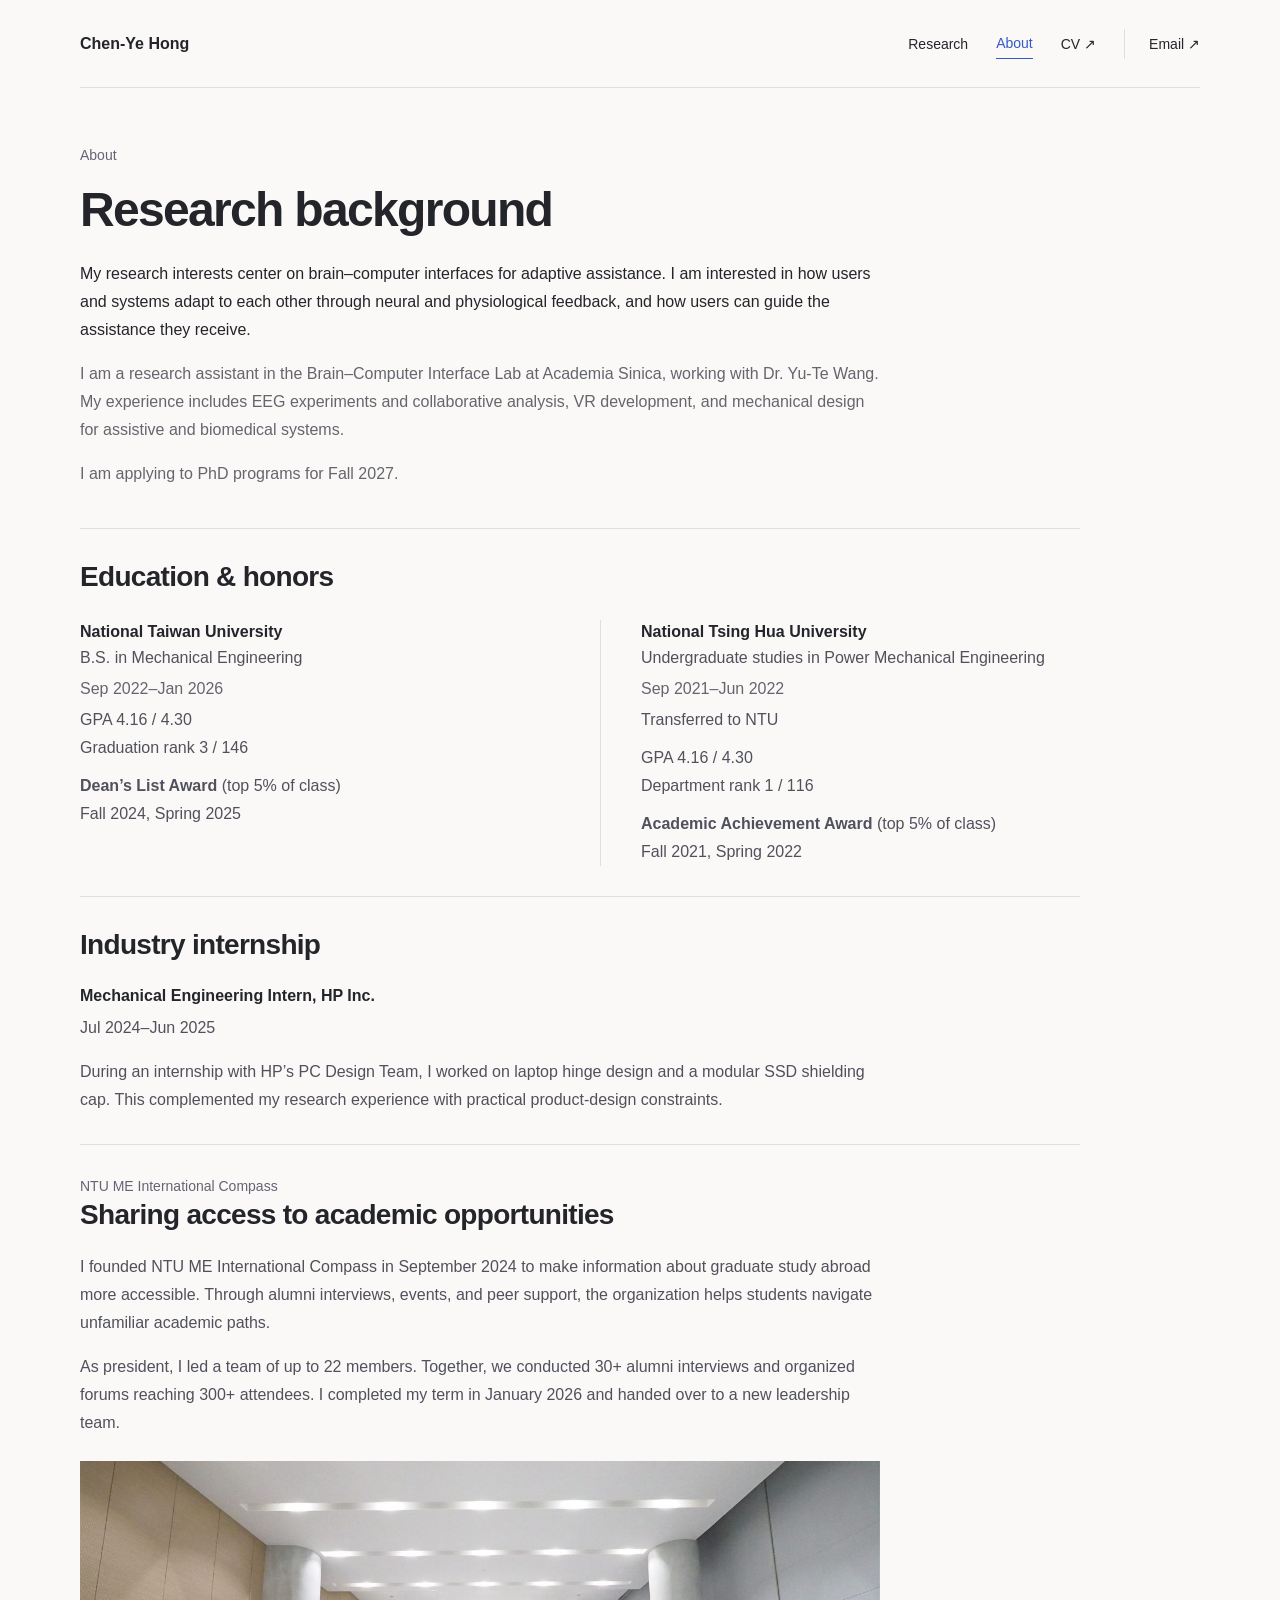
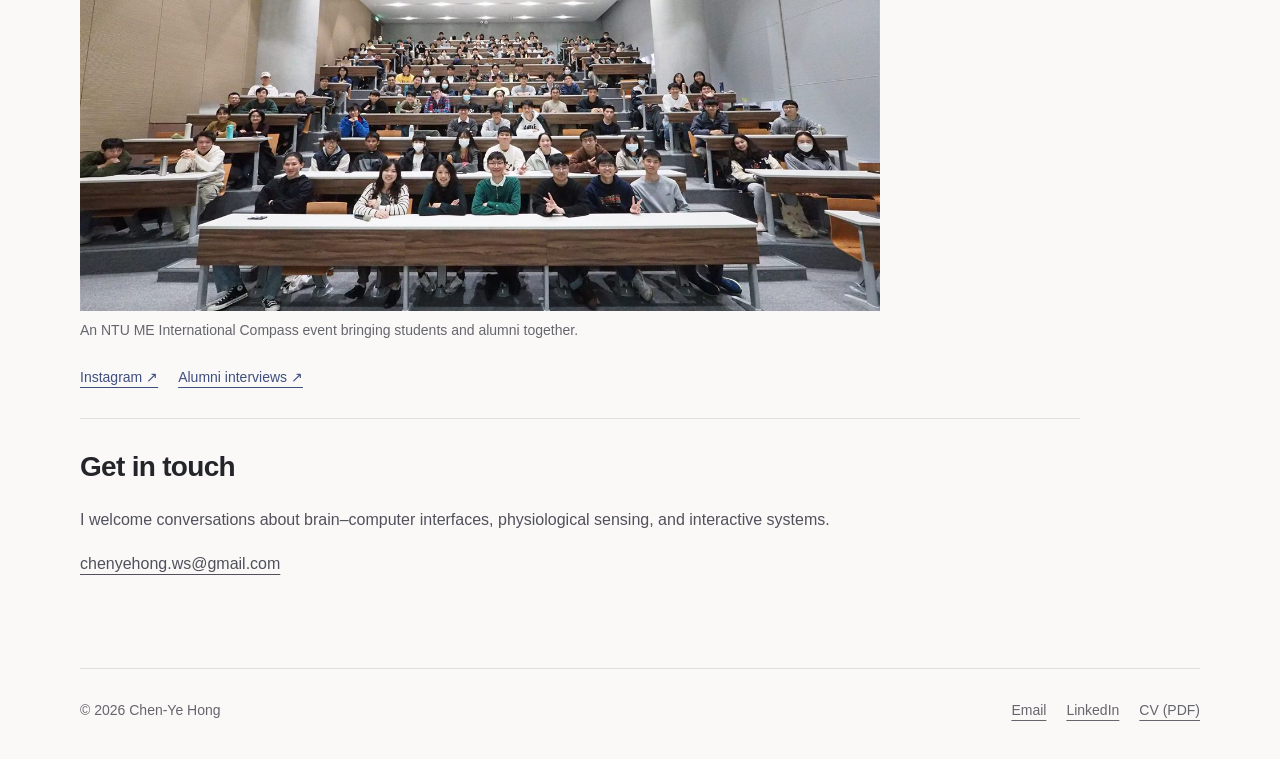
==== commit bef17511: "Sync website and downloadable CV with November application updates" ====
--- a/about/index.html
+++ b/about/index.html
@@ -19,8 +19,8 @@
     <a class="brand" href="../" aria-label="Chen-Ye Hong, home">Chen-Ye Hong</a>
     <nav class="nav" aria-label="Main navigation"><a href="../research/">Research</a><a href="../about/" aria-current="page">About</a><a href="../files/cv.pdf" target="_blank" rel="noopener noreferrer" title="Opens in a new tab">CV <span aria-hidden="true">↗</span><span class="sr-only"> (PDF)</span></a><a class="nav-email" href="mailto:chenyehong.ws@gmail.com">Email <span aria-hidden="true">↗</span></a></nav>
   </header>
-  <main id="main"><header class="page-heading about-heading"><div class="eyebrow">About</div><h1>Research background</h1><p class="dek">My research interests are brain–computer interfaces and human–robot interaction. I am interested in using neural, physiological, and behavioral signals to help interactive systems adapt to users’ intentions and states.</p><p>I am a research assistant in the Brain–Computer Interface Lab at Academia Sinica, working with Dr. Yu-Te Wang. My experience includes EEG experiments and collaborative analysis, VR development, and mechanical design for assistive and biomedical systems.</p><p>I am applying to PhD programs for Fall 2027.</p></header><div class="about-layout"><div class="about-main">
-<section aria-labelledby="education"><h2 id="education">Education &amp; honors</h2><div class="education-grid"><div class="education"><h3>National Taiwan University</h3><p>B.S. in Mechanical Engineering</p><time>Sep 2022–Jan 2026</time><p>GPA 4.16 / 4.30<br>Graduation rank 3 / 146</p><p class="education-award"><strong>Dean’s List Award</strong> (top 5% of class)<br>Fall 2024, Spring 2025</p></div><div class="education"><h3>National Tsing Hua University</h3><p>Undergraduate studies in Power Mechanical Engineering</p><time>Sep 2021–Jun 2022</time><p>Transferred to NTU</p><p>GPA 4.16 / 4.30<br>Department rank 1 / 116</p><p class="education-award"><strong>Academic Excellence Award</strong> (top 5% of class)<br>Fall 2021, Spring 2022</p></div></div></section>
+  <main id="main"><header class="page-heading about-heading"><div class="eyebrow">About</div><h1>Research background</h1><p class="dek">My research interests center on brain–computer interfaces for adaptive assistance. I am interested in how users and systems adapt to each other through neural and physiological feedback, and how users can guide the assistance they receive.</p><p>I am a research assistant in the Brain–Computer Interface Lab at Academia Sinica, working with Dr. Yu-Te Wang. My experience includes EEG experiments and collaborative analysis, VR development, and mechanical design for assistive and biomedical systems.</p><p>I am applying to PhD programs for Fall 2027.</p></header><div class="about-layout"><div class="about-main">
+<section aria-labelledby="education"><h2 id="education">Education &amp; honors</h2><div class="education-grid"><div class="education"><h3>National Taiwan University</h3><p>B.S. in Mechanical Engineering</p><time>Sep 2022–Jan 2026</time><p>GPA 4.16 / 4.30<br>Graduation rank 3 / 146</p><p class="education-award"><strong>Dean’s List Award</strong> (top 5% of class)<br>Fall 2024, Spring 2025</p></div><div class="education"><h3>National Tsing Hua University</h3><p>Undergraduate studies in Power Mechanical Engineering</p><time>Sep 2021–Jun 2022</time><p>Transferred to NTU</p><p>GPA 4.16 / 4.30<br>Department rank 1 / 116</p><p class="education-award"><strong>Academic Achievement Award</strong> (top 5% of class)<br>Fall 2021, Spring 2022</p></div></div></section>
 <section aria-labelledby="engineering"><h2 id="engineering">Industry internship</h2><h3>Mechanical Engineering Intern, HP Inc.</h3><p class="internship-dates">Jul 2024–Jun 2025</p><p>During an internship with HP’s PC Design Team, I worked on laptop hinge design and a modular SSD shielding cap. This complemented my research experience with practical product-design constraints.</p></section>
 <section id="community" aria-labelledby="community-heading"><div class="eyebrow">NTU ME International Compass</div><h2 id="community-heading">Sharing access to academic opportunities</h2><p>I founded NTU ME International Compass in September 2024 to make information about graduate study abroad more accessible. Through alumni interviews, events, and peer support, the organization helps students navigate unfamiliar academic paths.</p><p>As president, I led a team of up to 22 members. Together, we conducted 30+ alumni interviews and organized forums reaching 300+ attendees. I completed my term in January 2026 and handed over to a new leadership team.</p><figure class="about-image"><img src="../photo/community_1.jpg" alt="Participants at an NTU ME International Compass event" width="1400" height="1050" loading="lazy"><figcaption>An NTU ME International Compass event bringing students and alumni together.</figcaption></figure><div class="inline-links"><a href="https://www.instagram.com/ntume_ic" target="_blank" rel="noopener noreferrer" title="Opens in a new tab">Instagram ↗</a><a href="https://medium.com/@ntumeinternationalcompass" target="_blank" rel="noopener noreferrer" title="Opens in a new tab">Alumni interviews ↗</a></div></section>
 <section id="contact" aria-labelledby="contact-heading"><h2 id="contact-heading">Get in touch</h2><p>I welcome conversations about brain–computer interfaces, physiological sensing, and interactive systems.</p><p class="contact-line"><a href="mailto:chenyehong.ws@gmail.com">chenyehong.ws@gmail.com</a></p></section></div></div></main>
--- a/assets/site.css
+++ b/assets/site.css
@@ -151,3 +151,21 @@
 @media(max-width:640px){
   .other-project.project-row-text{grid-template-columns:1fr;gap:16px}
 }
+
+/* Clear hierarchy and a small, optional robot-pet interaction. */
+.breadcrumbs{margin-bottom:32px;font-size:var(--type-body)}
+.breadcrumbs ol{display:flex;align-items:center;flex-wrap:wrap;gap:12px 20px;list-style:none;margin:0;padding:0}
+.breadcrumbs li{display:flex;align-items:center;gap:20px}
+.breadcrumbs li+li::before{content:'/';color:var(--muted);font-weight:400}
+.breadcrumbs a{display:inline-flex;align-items:center;gap:10px;padding:10px 14px;border:1px solid var(--line);border-radius:6px;color:var(--accent);font-weight:600;text-decoration:none}
+.breadcrumbs a:hover{background:#edf0f8;border-color:currentColor}
+.breadcrumbs [aria-current]{color:var(--muted)}
+.duck-break{text-align:center;padding:32px 0 24px;border-top:1px solid var(--line);margin-top:40px}
+.microduck-clip{display:block;width:280px;max-width:100%;height:auto;margin:0 auto 12px;border-radius:12px}
+.duck-button{border:1px solid var(--line);background:transparent;color:var(--ink);font:600 var(--type-body)/1.5 var(--sans);cursor:pointer;padding:10px 18px;border-radius:6px;touch-action:manipulation}
+.duck-button[hidden]{display:none}
+.duck-button:focus-visible{outline:2px solid var(--accent);outline-offset:6px}
+.duck-button:hover{border-color:var(--accent);color:var(--accent)}
+.duck-status,.duck-credit{font-size:var(--type-detail);color:var(--muted);margin:12px 0 0}
+.duck-credit{margin-top:4px}
+@media(max-width:640px){.breadcrumbs ol{gap:8px}.breadcrumbs li{gap:12px}.breadcrumbs li+li{font-size:var(--type-detail)}.duck-break{margin-top:24px}}
